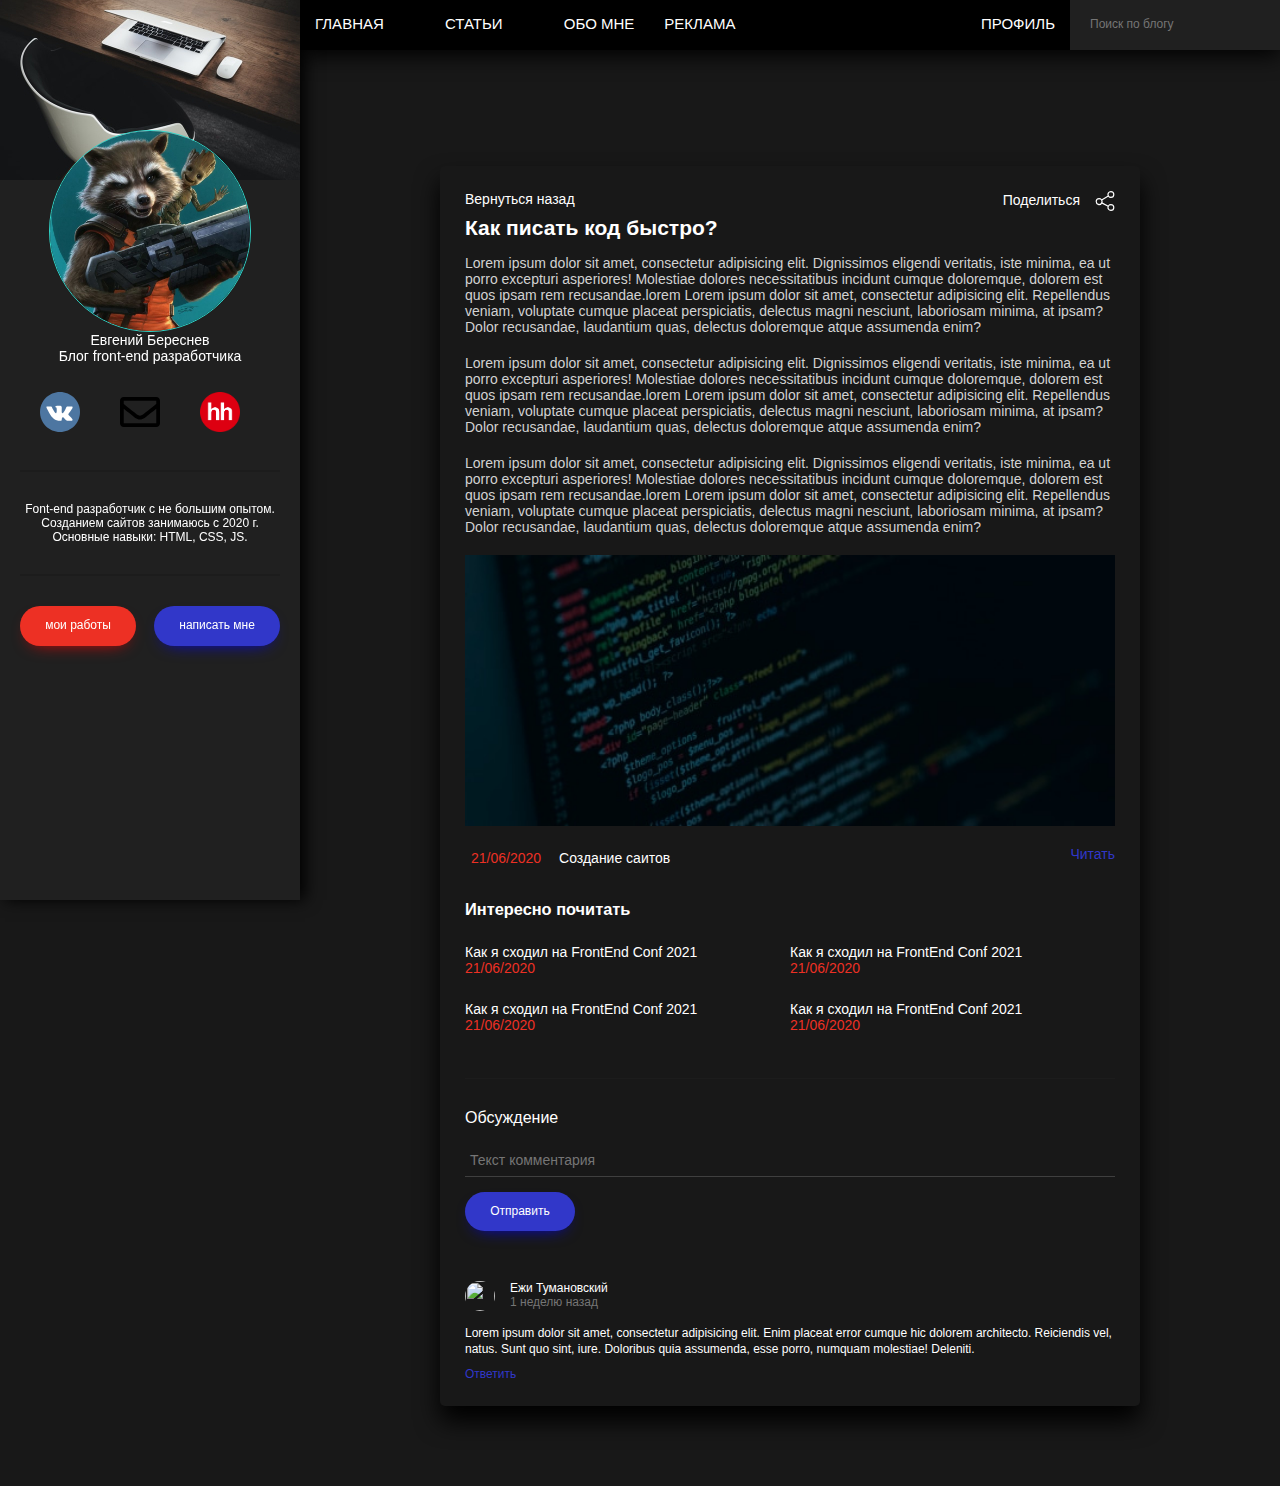
==== post.html @ 331d0517 "Добавлены окна входа,регистраций," ====
!DOCTYPE html>
<html lang="ru">

<head>
    <meta charset="UTF-8">
    <link rel="stylesheet" href="master.css">
    <title>Пост</title>
</head>

<body>
    <div class="page">
        <header class="header">
            <div class="header_left">
                <nav class="nav">
                    <ul class="nav_list">
                        <li> <a href="index.html" class="nav_link">Главная</a> </li>
                        <li class="nav_item"> <a href="#" class="nav_link has-sibnav">Статьи</a>
                            <ul class="subnav">
                                <li> <a href="" class="sunbar_link">Создание сайтов</a> </li>
                                <li> <a href="" class="sunbar_link">Интернет-маркетинг</a> </li>
                                <li> <a href="" class="sunbar_link">Продвижение видео</a> </li>
                            </ul>
                        </li>
                        <li> <a href="#" class="nav_link">Обо мне</a> </li>
                        <li> <a href="#" class="nav_link">Реклама</a> </li>
                    </ul>
                </nav>
            </div>
            <div class="header_right">
                <nav class="nav">
                    <ul>
                        <li class="nav_item"> <a href="profile.html" class="nav_link">Профиль</a></li>
                    </ul>
                </nav>
                <form class="search" action="search.html" method="get">
                    <input class="search_input" type="text" placeholder="Поиск по блогу">
                </form>
            </div>
        </header>
<!--sidebar-->
        <aside class="sidebar">
            <div class="sidebar_header"> <img class="img_h" src="img/sidebar-header.jpg" alt=""> </div>
            <div class="sidebar_content">
                <div class="profile"> <img class="profile_avatar" src="img/d3ddfdd406b6460aa4e3d2e92904b615.jpg" alt="">
                    <div class="profile_name">Евгений Береснев</div>
                    <div class="profile_prof">Блог front-end разработчика</div>
                    <ul class="social">
                        <li cherf="social_item">
                            <a class="social_link" href="https://vk.com/id551406959" target="_blank"> <img class="img_vk" src="img/vk.svg" alt=""> </a>
                        </li>
                        <li cherf="social_item">
                            <a class="social_link" href="RED-KROK@yandex.ru" target="_blank"> <img class="img_mail" src="img/envelope-regular.svg" alt="#"> </a>
                        </li>
                        <li cherf="social_item">
                            <a class="social_link" href="https://arkhangelsk.hh.ru/resume/e4dad25dff084b9c040039ed1f4f7053396a6e" target="_blank"> <img class="img_mail" src="img/15606886482290.png" alt="#"> </a>
                        </li>
                    </ul>
                    <div class="profile_text">Font-end разработчик c не большим опытом. Созданием сайтов занимаюсь с 2020 г. Основные навыки: HTML, CSS, JS. </div>
                </div>
            </div>      
            <div class="sidebar_footer"> <a class="btn btn--red" href="works.html">мои работы</a>
                <button class="btn btn--blue" type="button">написать мне</button>
            </div>
        </aside>
<!--main-->
        <main class="main">
            <div class="main_conteiner">
                <article class="post">
                    <div class="post_action"> <a href="index.html">Вернуться назад</a> <a href="#">
                Поделиться<img src="img/share.svg" class="share" alt="Поделиться" ></a> </div>
                    <div class="post_heder"> </div>
                    <div class="post-content">
                        <h2 class="post-title">
                        Как писать код быстро?
                        </h2>
                        <div class="post-text">
                            <p class="post_text">Lorem ipsum dolor sit amet, consectetur adipisicing elit. Dignissimos eligendi veritatis, iste minima, ea ut porro excepturi asperiores! Molestiae dolores necessitatibus incidunt cumque doloremque, dolorem est quos ipsam rem recusandae.lorem Lorem ipsum dolor sit amet, consectetur adipisicing elit. Repellendus veniam, voluptate cumque placeat perspiciatis, delectus magni nesciunt, laboriosam minima, at ipsam? Dolor recusandae, laudantium quas, delectus doloremque atque assumenda enim? </p>
                            <p class="post_text">Lorem ipsum dolor sit amet, consectetur adipisicing elit. Dignissimos eligendi veritatis, iste minima, ea ut porro excepturi asperiores! Molestiae dolores necessitatibus incidunt cumque doloremque, dolorem est quos ipsam rem recusandae.lorem Lorem ipsum dolor sit amet, consectetur adipisicing elit. Repellendus veniam, voluptate cumque placeat perspiciatis, delectus magni nesciunt, laboriosam minima, at ipsam? Dolor recusandae, laudantium quas, delectus doloremque atque assumenda enim? </p>
                            <p class="post_text">Lorem ipsum dolor sit amet, consectetur adipisicing elit. Dignissimos eligendi veritatis, iste minima, ea ut porro excepturi asperiores! Molestiae dolores necessitatibus incidunt cumque doloremque, dolorem est quos ipsam rem recusandae.lorem Lorem ipsum dolor sit amet, consectetur adipisicing elit. Repellendus veniam, voluptate cumque placeat perspiciatis, delectus magni nesciunt, laboriosam minima, at ipsam? Dolor recusandae, laudantium quas, delectus doloremque atque assumenda enim? </p>
                            <p> <img src="img/image.jpg" alt=""> </p>
                        </div>
                    </div>
                
                        <div class="post_footer">
                        <ul class="post_data">
                            <li class="post_data-item">
                                <time datetime="2020=06=21">21/06/2020</time>
                            </li>
                            <li class="post_data-item"> <a class="post_data-item" href="#">Создание саитов</a> </li>
                        </ul> <a class="post_read" href="post.html">Читать</a> </div>
                   
                    <div class="relaterd">
                        <h3 class="relaterd__title">Интересно почитать</h3>
                        <ul class="relaterd_list">
                            <li class="relaterd_list-item">
                                <h4 class="relaterd_list-title">
                                <a href="#">Как я сходил на FrontEnd Conf 2021</a>
                                 </h4>
                                <time class="relaterd_list-date" datetime="2020-06-21">21/06/2020</time>
                            </li>
                            <li class="relaterd_list-item">
                                <h4 class="relaterd_list-title">
                                <a href="#">Как я сходил на FrontEnd Conf 2021</a>
                                 </h4>
                                <time class="relaterd_list-date" datetime="2020-06-21">21/06/2020</time>
                            </li>
                            <li class="relaterd_list-item">
                                <h4 class="relaterd_list-title">
                                <a href="#">Как я сходил на FrontEnd Conf 2021</a>
                                 </h4>
                                <time class="relaterd_list-date" datetime="2020-06-21">21/06/2020</time>
                            </li>
                            <li class="relaterd_list-item">
                                <h4 class="relaterd_list-title">
                                <a href="#">Как я сходил на FrontEnd Conf 2021</a>
                                 </h4>
                                <time class="relaterd_list-date" datetime="2020-06-21">21/06/2020</time>
                            </li>
                        </ul>
                    </div>
                    <div class="comments">
                        <h3 class="comments__title">Обсуждение</h3>
                        <form class="form" action="/" method="post">
                            <div class="form_group">
                                <textarea class="form_control" name="comments-text" placeholder="Текст комментария"></textarea>
                            </div>
                            <button class="btn btn--blue" type="submit">Отправить</button>
                        </form>
                    </div>
                    <ul class="coment">
                        <li class="coment_item">
                            <div class="coment_header"> <img class="coment_avatar" src="https://placehold.it/30" alt="">
                                <div class="coment_avtor">
                                    <div class="coment_name">Ежи Тумановский</div>
                                    <time class="coment_pubdate" datetime="2020-12-12">1 неделю назад</time>
                                </div>
                            </div>
                            <div class="coment_text"> Lorem ipsum dolor sit amet, consectetur adipisicing elit. Enim placeat error cumque hic dolorem architecto. Reiciendis vel, natus. Sunt quo sint, iure. Doloribus quia assumenda, esse porro, numquam molestiae! Deleniti. </div>
                            <button class="coment_repley" type="button">Ответить</button>
                        </li>
                    </ul>
        </main>
        </div>
        <!-- JS -->
        <script src="master.js"></script>
</body>

</html>
---- master.css ----
* {
    *:before,
    *:after {
        box-sizing: border-box;
    }
}

* {
    margin: 0;
    padding: 0;
}

html {
    font-size: 62.5%;
}

body {
    background-color: #181818;
    font-size: 1.4rem;
    font-family: -apple-system, BlinkMacSystemFont, Segoe\ UI, Roboto, Helvetica\ Neue, Arial, Noto\ Sans, sans-serif;
    max-width: 1800px;
}

.page {
    overflow: hidden;
    display: flex;
    
}

.sidebar_content {
    padding: 0 2rem;
    margin-top: -5rem;
}

.sidebar {
    background-color: #202020;
    width: 300px;
    height: 100vh;
    color: aqua;
    position: fixed;
    top: 0;
    left: 0;
    z-index: 1000;
    box-shadow: 5px 0 15px black;
}

.header {
    width: calc(100% - 300px);
    height: 50px;
    background-color: black;
    color: white;
    position: absolute;
    top: 0;
    right: 0;
    z-index: 1000;
    box-shadow: 0 5px 22px black;
    display: flex;
}

.header_left {
    width: 60%;
}

.header_right {
    width: 40%;
    display: flex;
    justify-content: flex-end;
}

.search {
    background: #202020;
    max-width: 21rem;
    width: 100%
}

.search_input {
    padding: 1.7rem 2rem;
    width: 100%;
    background: transparent;
    border: none;
    font-family: inherit;
    font-size: 1.2rem;
    color: white;
    outline: 0;
    outline-offset: 0;
}

placholder {
    color: #000;
}

.nav_list {
    display: flex;
}

.nav_link {
    display: block;
    font-size: 1.5rem;
    text-transform: uppercase;
    color: white;
    text-decoration: none;
    transition: background-color .2s linear;
    padding: 1.5rem;
    text-overflow: ellipsis;
    overflow: hidden;
    white-space: nowrap;
}

.has-sibnav {
    text-align: center;
    width: 120px;
    position: relative;
}

.nav_link:hover {
    background-color: #3137C9;
}

.main {
    padding-top: 10rem;
    padding-left: 300px;
    margin: 0 auto;
}

.main_conteiner {
    
    width: calc(100% - 100px);
    color: white;
    max-width: 700px;
    margin: 0 auto;
    padding: 5rem;
    padding-right: 5rem;
    margin: 0 auto;
    
    margin: 0 auto;
}

.sidebar_header {
    height: 180px;
}

.img_h {
    display: block;
    width: 100%;
    height: 100%;
    object-fit: cover;
    background-color: black;
}

.img_vk {
    padding: 5px;
    width: 40px;
    height: 40px;
    margin-left: -2rem;
}

.img_mail {
    padding: 5px;
    width: 40px;
    height: 40px;
    margin-left: 3rem;
}

.profile_avatar {
    display: block;
    width: 200px;
    height: 200px;
    object-fit: cover;
    display: block;
    border: 1px solid #30d5c8;
    border-radius: 50%;
    margin: 0 auto;
    position: relative;
}

.profile_name {
    color: white;
    font-style: 1.8rem;
    text-align: center;
}

.profile_prof {
    color: white;
    font-size: 1.4rem;
    font-weight: 300;
    text-align: center;
    margin-bottom: 2.3rem;
}

.profile_text {
    padding: 3rem 0;
    margin: 3rem 0;
    color: white;
    font-size: 1.2rem;
    text-align: center;
    border-top: 2px solid #1C1C1C;
    border-bottom: 2px solid #1C1C1C;
}

.social {
    display: flex;
    justify-content: center;
    list-style: none;
}

.btn {
    display: inline-block;
    vertical-align: top;
    font-family: inherit;
    font-size: 1.2rem;
    font-weight: 500;
    line-height: 1.1;
    color: white;
    background: black;
    border: none;
    cursor: pointer;
    text-decoration: none;
    padding: 1.1em 2.1em;
    border-radius: 3em;
}

.sidebar_footer {
    display: flex;
    justify-content: space-between;
    padding: 0 2rem;
}

.btn--red {
    background-color: #ED3024;
    box-shadow: 0 7px 17px -10px red;
}

.btn--blue {
    background-color: #3137C9;
    box-shadow: 0 7px 17px -10px blue;
}

li {
    list-style-type: none;
}

.subnav {
    display: none;
    background-color: #3137C9;
    border-radius: 0 0 5px 5px;
    padding: 4px;
}

.nav_item:hover .subnav {
    display: block;
    text-transform: uppercase;
    color: white;
    text-decoration: none;
    overflow: hidden;
    white-space: nowrap;
}

.sunbar_link {
    font-size: 1.2rem;
    color: white;
    text-decoration: none;
    margin: 5px;
}

.sunbar_link:hover {
    text-decoration: underline;
}


/*--------------------------------------*/

.stories {
    display: grid;
    grid-template-columns: 1fr 1fr 1fr 1fr;
    grid-column-gap: 13px;
    grid-template-rows: 195px;
    margin-bottom: 3rem;
    justify-content: space-around;
    padding: 5px;
}

.stories_item {
    background-color: #ccc;
    border-radius: 5px;
    overflow: hidden;
    position: relative;
    max-width: 145px;
    box-shadow: 0 15px 25px black;
}

.stories_foto {
    position: absolute;
    top: 0;
    left: 0;
    z-index: 1;
    display: block;
    width: 100%;
    height: 100%;
    object-fit: cover;
    max-width: 145px;
}

.stories_tatle {
    width: 100%;
    padding: 1.4rem;
    font-size: 14px;
    line-height: 1.2rem;
    color: white;
    position: absolute;
    top: 0;
    left: 0;
    z-index: 3;
    background: #3137C9;
}


/*--------------------------------------*/

.add-post {
    padding: 1.5rem 2rem;
    margin-bottom: 3rem;
    border-color: #121212;
    box-shadow: 0 15px 25px black;
    border-radius: 5px;
}

.add-post__textarea {
    width: 80%;
    display: block;
    border: none;
    background: transparent;
    resize: none;
    font-size: 1.5rem;
    color: white;
    font-family: inherit;
}

.add-post__form {
    display: flex;
}

.add-post-send {
    display: flex;
    weight: 500;
    height: 1.1rem;
    background: blue;
    border-radius: 50%;
    padding: 3px 5px;
}

.b-1 {
    width: 40px;
    min-width: 40px;
    margin: 0px 0px 0px 90px;
    border-radius: 50%;
    border: none;
    align-items: center;
    justify-content: center;
}

.b-2 {
    width: 40px;
    min-width: 40px;
    margin: 0px 0px 0px 20px;
    border-radius: 50%;
    border: none;
    background-color: #3137C9;
}


/*--------------------------------------*/

.post {
    box-shadow: 0 15px 25px black;
    border-color: #121212;
    margin-bottom: 3rem;
    padding: 2.5rem;
    border-radius: 5px;
    overflow: hidden;
}

.post_heder {
    margin: -2.5rem -2.5rem 0;
}

.post-content {
    margin-bottom: 2rem;
}

.post_text {
    font-size: 1.4rem;
    color: #d2d2d2;
}

.post_data {
    color: #ED3024;
    line-height: 1.2rem;
    display: flex;
}

img {
    width: 100%;
    overflow: hidden;
}

a {
    color: white;
    text-decoration: none;
    left: 1opx;
}

.post-title {
    margin-bottom: 1.5rem;
}

.post-title:hover {
    text-decoration: underline;
    margin-bottom: 1.5rem;
}


/*--------------------------------------*/

.post_footer {
    justify-content: space-between;
    display: flex;
}

.post_data-item {
    padding: 6px;
}

time:hover {
    text-decoration: underline;
}

.post_read {
    font-size: 1.4rem;
    text-decoration: none;
    color: white;
    right: 10px;
    color: #3137C9;
}


/*--------------------------------------*/

.post_heder_post_heder--video {
    margin: 0 0 2.5rem;
    width: 100%;
    height: 100%;
    overflow: hidden;
    align-content: center;
    align-items: center;
    display: block;
    margin: 0 auto;
    display: block;
    text-align: center;
    z-index: 1;
    width: 100%;
    overflow: hidden;
    justify-content: center;
}


/*--------------------------------------*/

.pagination {
    display: flex;
    justify-content: center;
    color: white;
    margin-bottom: 8rem;
}

.pagination_item {
    margin: 0 0.5rem;
}

.pagination_link {
    line-height: 4rem;
    display: block;
    width: 40px;
    height: 40px;
    background-color: black;
    border-radius: 3px;
    text-align: center;
    text-decoration: none;
    box-shadow: 5px 0 15px black;
   
}

.pagination_link:hover {
    background-color: #3137C9;
}


/*--------------------------------------*/

.post_action {
    margin-bottom: 30px;
    display: flex;
    justify-content: space-between;
}

.post_action:hover {
    text-decoration: underline;
}

.post_data {
    justify-content: space-between;
    display: flex;
    /*    border-bottom: 1px solid #1c1c1c;*/
    padding-bottom: 1rem;
}

.share {
    margin-left: 1.5rem;
    width: 20px;
    height: 20px;
    vertical-align: middle;
}


/*--------------------------------------*/

p {
    margin-bottom: 2rem;
}

.relaterd {
    padding: 20px 0px;
    border-bottom: 1px solid #1c1c1c;
}

.relaterd__title {
    margin-bottom: 2.5rem;
}

.relaterd_list {
    display: flex;
    flex-wrap: wrap;
}

.relaterd_list-title {
    color: gold;
    font-size: 1.4rem;
    font-weight: 500;
    text-overflow: ellipsis;
    overflow: hidden;
    white-space: nowrap;
}

.relaterd_list-title:hover {
    text-decoration: underline;
}

.relaterd_list-item {
    width: 50%;
    margin-bottom: 2.5rem;
}

.relaterd_list-date {
    color: #ED3024;
}


/*--------------------------------------*/

.comments {
    margin-top: 3rem;
}

.comments__title {
    margin-bottom: 2rem;
    font-size: 1.6rem;
    color: white;
    font-weight: 500;
}

.form {}

.form_group {
    margin-bottom: 1.5rem;
}

.form_control {
    display: block;
    width: 100%;
    background: none;
    border: none;
    border-radius: none;
    font-family: inherit;
    font-size: 1.4rem;
    color: white;
    resize: none;
    border-bottom: 1px solid #3f3f3f;
    height: 30px;
    padding: 0.5rem;
}

.form_control::placeholder {
    color: white, .2;
}

.btn-btn--blue {
    display: inline-block;
    vertical-align: top;
    font-family: inherit;
    font-size: 1.2rem;
    font-weight: 500;
    line-height: 1.1;
    color: white;
    background: black;
    border: none;
    cursor: pointer;
    text-decoration: none;
    padding: 1.1em 2.1em;
    border-radius: 5px;
}


/*--------------------------------------*/

.coment {
    margin-top: 5rem;
}

.coment_item {}

.coment_header {
    display: flex;
    margin-bottom: 1.5rem;
}

.coment_avatar {
    width: 30px;
    height: 30px;
    border-radius: 50%;
}

.coment_avtor {
    padding-left: 1.5rem;
    flex-grow: 1rem;
    font-size: 1.2rem;
}

.coment_name {
    color: white;
    font-weight: 500;
}

.coment_pubdate {
    color: #757575;
    font-weight: 500;
    padding-bottom: 10px;
}

.coment_text {
    padding-bottom: 10px;
    font-size: 1.2rem;
    line-height: 1.3;
    color: white;
}

.coment_repley {
    padding: 0;
    background: none;
    border: none;
    font-family: inherit;
    font-size: 1.2rem;
    color: #3137C9;
    cursor: pointer;
}


/*--------------------------------------*/

.page_title {
    margin-bottom: 2.5rem;
}

.work {
    display: flex;
    overflow: hidden;
    margin-bottom: 3rem;
    box-shadow: 0px 15px 25px black;
    border-radius: 5px;
    margin-bottom: 2.5rem;
}

.work_preview {
    max-width: 310px;
}

.work_preview_work {
    display: block;
    width: 100%;
    height: 100%;
    object-fit: cover;
}

.work_title {
    font-size: 2.4rem;
    color: white;
    font-weight: 500;
    margin-bottom: 2.5rem;
}

.work_content {
    display: flex;
    flex-direction: column;
    flex-grow: 1;
    max-width: 290px;
    height: 522px;
    padding: 2.5rem;
}

.work_description {
    color: #D2D2D2;
    font-size: 1.6rem;
    line-height: 1.68;
    font-weight: 300;
    margin-bottom: 3rem;
}

.tegs {
    display: flex;
    flex-wrap: wrap;
    margin-bottom: 3rem;
}

.tegs_item {
    padding: 0.4rem 0.9rem;
    margin-right: 1rem;
    margin-bottom: 1rem;
    background-color: #EA8C1E;
    border-radius: 3px;
    text-align: center;
    line-height: 1.3;
    font-size: 1.1rem;
    color: white;
}

.btn-work-blue {
    border-radius: 3px;
    padding: 1rem;
    border-radius: 3px;
    box-shadow: 0 7px 17px -10px black;
}

.work_footer {
    margin-top: auto;
    text-align: right;
}


/*--------------------------------------*/

.cabinet {
    display: flex;
}

.cabinet_form {
    width: 34rem;
}

.btn-work-blue-prof {
    background-color: #3137C9;
    color: whitel font-size: 1.2rem;
    font-weight: 500;
    color: white;
    background-color: #3137C9;
    border: none;
    cursor: pointer;
    text-decoration: none;
    padding: 1rem;
    border-radius: 3px;
    border: none;
}

.cabinet_file {
    font-size: 1.4rem;
    color: #3137C9;
    text-decoration: underline;
    cursor: pointer;
    margin-top: 100px;
}

.cabinet_file:hover {
    text-decoration: none;
}

.cabinet_avatar {
    display: block;
    flex-grow: 1;
    padding-left: 11rem;
}

.cabinet_avatar {
    margin-bottom: 1.5rem;
}

.cabinet_input {
    display: none;
}


/*--------------------------------------*/

.page_title_reg{
    text-align: center;
    margin-bottom: 2rem;
}

.form-auth {
    max-width: 28rem;
    margin: 0 auto;
}

.form_futer_signup{
  

}
.form_footer-list{
    display: flex;
   
    margin-right: 1rem;
    font-size: 2rem;
}
/*--------------------------------------*/
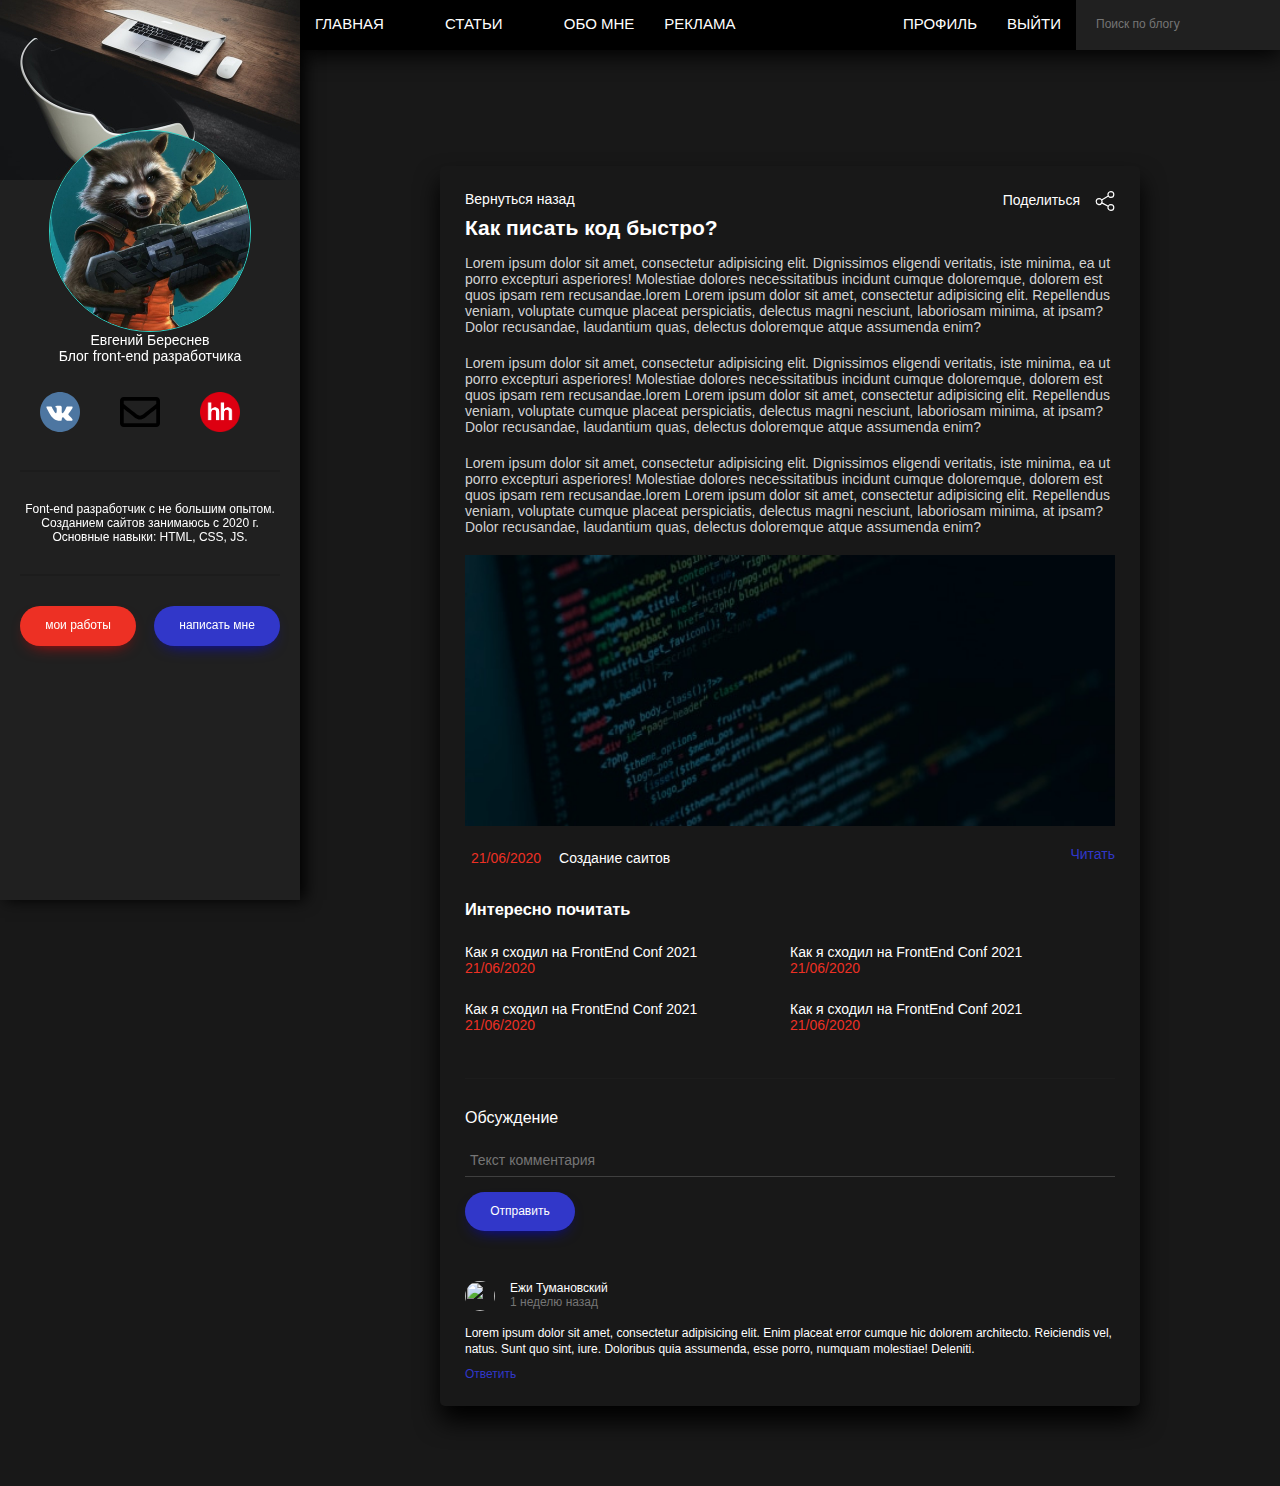
==== commit 42366f51: "Добавил кнопку выход" ====
--- a/post.html
+++ b/post.html
@@ -27,9 +27,13 @@
                 </nav>
             </div>
             <div class="header_right">
-                <nav class="nav">
-                    <ul>
-                        <li class="nav_item"> <a href="profile.html" class="nav_link">Профиль</a></li>
+            <nav class="nav">
+                    <ul class="nav_list">
+                        <li class="nav_item"> <a href="profile.html" class="nav_link">Профиль</a>
+                        </li>
+                         <li class="nav_item"> <a href="profile.html" class="nav_link">Выйти</a>
+                        </li>
+                      
                     </ul>
                 </nav>
                 <form class="search" action="search.html" method="get">
--- a/master.css
+++ b/master.css
@@ -827,24 +827,23 @@
     margin-right: 1rem;
     font-size: 2rem;
 }
-/*--------------------------------------*/
-
-
-
-
-
-
-
-
-
-
-
-
-
-
-
-
-
-
-
-
+
+/*--------------------------------------*/
+
+
+
+/*--------------------------------------*/
+
+
+
+
+
+
+
+
+
+
+
+
+
+
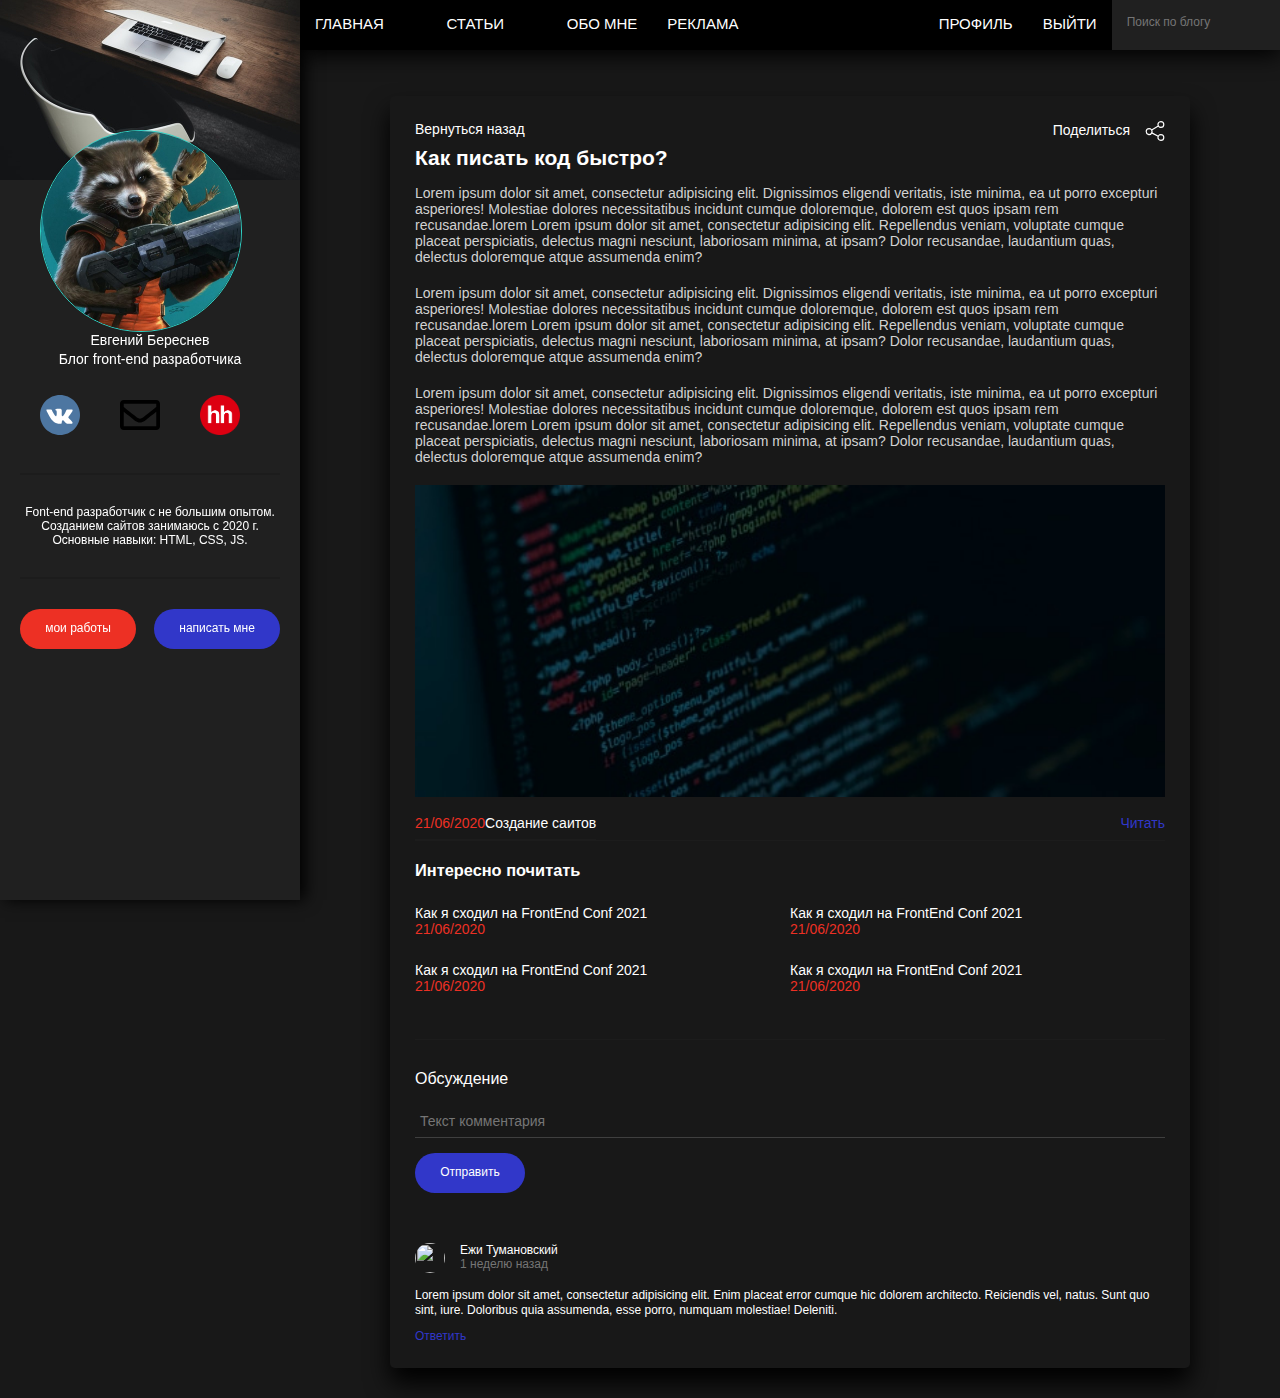
==== commit 0eafa0e2: "подготовка к JS" ====
--- a/post.html
+++ b/post.html
@@ -26,6 +26,12 @@
                     </ul>
                 </nav>
             </div>
+            <button class="burger" type="button">
+               <span class="span_burger"></span>
+               <span class="span_burger"></span>
+               <span class="span_burger"></span>
+               <span class="span_burger"></span>
+             </button>
             <div class="header_right">
             <nav class="nav">
                     <ul class="nav_list">
@@ -33,7 +39,7 @@
                         </li>
                          <li class="nav_item"> <a href="profile.html" class="nav_link">Выйти</a>
                         </li>
-                      
+
                     </ul>
                 </nav>
                 <form class="search" action="search.html" method="get">
@@ -59,9 +65,16 @@
                             <a class="social_link" href="https://arkhangelsk.hh.ru/resume/e4dad25dff084b9c040039ed1f4f7053396a6e" target="_blank"> <img class="img_mail" src="img/15606886482290.png" alt="#"> </a>
                         </li>
                     </ul>
-                    <div class="profile_text">Font-end разработчик c не большим опытом. Созданием сайтов занимаюсь с 2020 г. Основные навыки: HTML, CSS, JS. </div>
-                </div>
-            </div>      
+<!-- mob-nav -->
+            <nav class="mob-nav">
+               <li> <a href="index.html" class="nav_link">Главная</a></li>
+               <li> <a href="text.html" class="nav_link">Обо мне</a></li>
+               <li> <a href="#" class="nav_link">Реклама</a></li>
+               <li> <a href="#" class="nav_link">Продвижение видео</a></li>
+           </nav>
+           <div class="profile_text">Font-end разработчик c не большим опытом. Созданием сайтов занимаюсь с 2020 г. Основные навыки: HTML, CSS, JS. </div>
+          </div>
+            </div>
             <div class="sidebar_footer"> <a class="btn btn--red" href="works.html">мои работы</a>
                 <button class="btn btn--blue" type="button">написать мне</button>
             </div>
@@ -84,7 +97,7 @@
                             <p> <img src="img/image.jpg" alt=""> </p>
                         </div>
                     </div>
-                
+
                         <div class="post_footer">
                         <ul class="post_data">
                             <li class="post_data-item">
@@ -92,7 +105,7 @@
                             </li>
                             <li class="post_data-item"> <a class="post_data-item" href="#">Создание саитов</a> </li>
                         </ul> <a class="post_read" href="post.html">Читать</a> </div>
-                   
+
                     <div class="relaterd">
                         <h3 class="relaterd__title">Интересно почитать</h3>
                         <ul class="relaterd_list">
@@ -149,4 +162,4 @@
         <script src="master.js"></script>
 </body>
 
-</html>+</html>
--- a/master.css
+++ b/master.css
@@ -1,10 +1,3 @@
-* {
-    *:before,
-    *:after {
-        box-sizing: border-box;
-    }
-}
-
 * {
     margin: 0;
     padding: 0;
@@ -19,12 +12,7 @@
     font-size: 1.4rem;
     font-family: -apple-system, BlinkMacSystemFont, Segoe\ UI, Roboto, Helvetica\ Neue, Arial, Noto\ Sans, sans-serif;
     max-width: 1800px;
-}
-
-.page {
-    overflow: hidden;
-    display: flex;
-    
+    z-index: 1000;
 }
 
 .sidebar_content {
@@ -35,8 +23,7 @@
 .sidebar {
     background-color: #202020;
     width: 300px;
-    height: 100vh;
-    color: aqua;
+    height: 100%;
     position: fixed;
     top: 0;
     left: 0;
@@ -44,11 +31,13 @@
     box-shadow: 5px 0 15px black;
 }
 
+
+/*--------------------------------------*/
+
 .header {
     width: calc(100% - 300px);
     height: 50px;
     background-color: black;
-    color: white;
     position: absolute;
     top: 0;
     right: 0;
@@ -57,24 +46,22 @@
     display: flex;
 }
 
-.header_left {
-    width: 60%;
-}
-
 .header_right {
     width: 40%;
     display: flex;
     justify-content: flex-end;
 }
 
+.header_left {
+    width: 70%;
+}
+
 .search {
     background: #202020;
-    max-width: 21rem;
-    width: 100%
+    padding: 1.5rem;
 }
 
 .search_input {
-    padding: 1.7rem 2rem;
     width: 100%;
     background: transparent;
     border: none;
@@ -108,7 +95,7 @@
 
 .has-sibnav {
     text-align: center;
-    width: 120px;
+    width: 123px;
     position: relative;
 }
 
@@ -117,22 +104,18 @@
 }
 
 .main {
-    padding-top: 10rem;
+    padding-top: 8rem;
     padding-left: 300px;
+
+}
+
+.main_conteiner {
+    width: calc(100% - 100px);
+    color: white;
+    max-width: 800px;
     margin: 0 auto;
-}
-
-.main_conteiner {
-    
-    width: calc(100% - 100px);
-    color: white;
-    max-width: 700px;
-    margin: 0 auto;
-    padding: 5rem;
-    padding-right: 5rem;
-    margin: 0 auto;
-    
-    margin: 0 auto;
+    justify-content: center;
+     min-width: 300px
 }
 
 .sidebar_header {
@@ -166,10 +149,9 @@
     width: 200px;
     height: 200px;
     object-fit: cover;
-    display: block;
     border: 1px solid #30d5c8;
     border-radius: 50%;
-    margin: 0 auto;
+    margin-left: 2rem;
     position: relative;
 }
 
@@ -177,6 +159,7 @@
     color: white;
     font-style: 1.8rem;
     text-align: center;
+    margin-bottom: .3rem;
 }
 
 .profile_prof {
@@ -227,23 +210,29 @@
 
 .btn--red {
     background-color: #ED3024;
-    box-shadow: 0 7px 17px -10px red;
-}
-
+
+}
+.btn--red:hover {
+        box-shadow: 0 7px 17px -10px red;
+}
 .btn--blue {
     background-color: #3137C9;
+}
+.btn--blue:hover {
     box-shadow: 0 7px 17px -10px blue;
 }
-
 li {
     list-style-type: none;
 }
+
+
+/*--------------------------------------*/
 
 .subnav {
     display: none;
     background-color: #3137C9;
     border-radius: 0 0 5px 5px;
-    padding: 4px;
+    padding-bottom: 2px;
 }
 
 .nav_item:hover .subnav {
@@ -256,10 +245,11 @@
 }
 
 .sunbar_link {
-    font-size: 1.2rem;
+    font-size: 1.1rem;
     color: white;
     text-decoration: none;
     margin: 5px;
+    width: 110px;
 }
 
 .sunbar_link:hover {
@@ -271,21 +261,30 @@
 
 .stories {
     display: grid;
-    grid-template-columns: 1fr 1fr 1fr 1fr;
+    grid-template-columns: 1fr 1fr 1fr 1fr 1fr;
     grid-column-gap: 13px;
     grid-template-rows: 195px;
+    margin: auto;
     margin-bottom: 3rem;
-    justify-content: space-around;
-    padding: 5px;
 }
 
 .stories_item {
-    background-color: #ccc;
     border-radius: 5px;
     overflow: hidden;
     position: relative;
     max-width: 145px;
     box-shadow: 0 15px 25px black;
+    z-index: 1;
+}
+
+.stories_item::after {
+    display: block;
+    content: "";
+    width: 100%;
+    height: 100%;
+    position: absolute;
+    background: linear-gradient(to bottom, rgba(000, 0, 0, 2) 10%, rgba(0, 0, 0, 0) 40%);
+    z-index: 3;
 }
 
 .stories_foto {
@@ -297,20 +296,19 @@
     width: 100%;
     height: 100%;
     object-fit: cover;
-    max-width: 145px;
+    z-index: 2;
 }
 
 .stories_tatle {
     width: 100%;
-    padding: 1.4rem;
+    padding-top: 0.5rem;
+    padding-left: 0.4rem;
     font-size: 14px;
     line-height: 1.2rem;
-    color: white;
     position: absolute;
     top: 0;
     left: 0;
-    z-index: 3;
-    background: #3137C9;
+    z-index: 4;
 }
 
 
@@ -322,11 +320,12 @@
     border-color: #121212;
     box-shadow: 0 15px 25px black;
     border-radius: 5px;
+    flex-shrink: 0;
 }
 
 .add-post__textarea {
-    width: 80%;
-    display: block;
+    overflow: hidden;
+    flex-grow: 1;
     border: none;
     background: transparent;
     resize: none;
@@ -337,11 +336,11 @@
 
 .add-post__form {
     display: flex;
+    justify-content: flex-end;
 }
 
 .add-post-send {
     display: flex;
-    weight: 500;
     height: 1.1rem;
     background: blue;
     border-radius: 50%;
@@ -349,22 +348,31 @@
 }
 
 .b-1 {
+    height: 40px;
     width: 40px;
-    min-width: 40px;
-    margin: 0px 0px 0px 90px;
+    margin-left: 10px;
     border-radius: 50%;
     border: none;
     align-items: center;
-    justify-content: center;
+    flex-shrink: 0;
 }
 
 .b-2 {
+
+    height: 40px;
     width: 40px;
-    min-width: 40px;
-    margin: 0px 0px 0px 20px;
+    margin-left: 10px;
     border-radius: 50%;
     border: none;
     background-color: #3137C9;
+    flex-shrink: 0;
+}
+
+.embed {
+    min-height: 200px;
+    width: 100%;
+    position: relative;
+    overflow: hidden;
 }
 
 
@@ -377,6 +385,8 @@
     padding: 2.5rem;
     border-radius: 5px;
     overflow: hidden;
+
+
 }
 
 .post_heder {
@@ -406,7 +416,6 @@
 a {
     color: white;
     text-decoration: none;
-    left: 1opx;
 }
 
 .post-title {
@@ -424,10 +433,8 @@
 .post_footer {
     justify-content: space-between;
     display: flex;
-}
-
-.post_data-item {
-    padding: 6px;
+    line-height: 1.2rem;
+    border-bottom: 1px solid #1c1c1c;
 }
 
 time:hover {
@@ -440,26 +447,7 @@
     color: white;
     right: 10px;
     color: #3137C9;
-}
-
-
-/*--------------------------------------*/
-
-.post_heder_post_heder--video {
-    margin: 0 0 2.5rem;
-    width: 100%;
-    height: 100%;
-    overflow: hidden;
-    align-content: center;
-    align-items: center;
-    display: block;
-    margin: 0 auto;
-    display: block;
-    text-align: center;
-    z-index: 1;
-    width: 100%;
-    overflow: hidden;
-    justify-content: center;
+
 }
 
 
@@ -486,7 +474,6 @@
     text-align: center;
     text-decoration: none;
     box-shadow: 5px 0 15px black;
-   
 }
 
 .pagination_link:hover {
@@ -509,7 +496,7 @@
 .post_data {
     justify-content: space-between;
     display: flex;
-    /*    border-bottom: 1px solid #1c1c1c;*/
+    border-bottom: 1px solid #1c1c1c;
     padding-bottom: 1rem;
 }
 
@@ -776,6 +763,7 @@
     padding: 1rem;
     border-radius: 3px;
     border: none;
+    margin-bottom: 2rem;
 }
 
 .cabinet_file {
@@ -807,7 +795,7 @@
 
 /*--------------------------------------*/
 
-.page_title_reg{
+.page_title_reg {
     text-align: center;
     margin-bottom: 2rem;
 }
@@ -817,33 +805,264 @@
     margin: 0 auto;
 }
 
-.form_futer_signup{
-  
-
-}
-.form_footer-list{
-    display: flex;
-   
+.form_futer_signup {}
+
+.form_footer-list {
+    display: flex;
     margin-right: 1rem;
     font-size: 2rem;
 }
 
-/*--------------------------------------*/
-
-
-
-/*--------------------------------------*/
-
-
-
-
-
-
-
-
-
-
-
-
-
-
+
+/*--------------------------------------*/
+
+.modal {
+    /*display: flex;*/
+    display: none;
+    flex-direction: column;
+    justify-content: center;
+    align-items: center;
+    position: fixed;
+    width: 100%;
+    height: 100%;
+    top: 0px;
+    left: 0px;
+    z-index: 1010;
+    background: rgba(000, 0, 0, 0.8);
+}
+
+.modal_content {
+    position: relative;
+    padding: 8rem 8rem 2.5rem;
+    background-color: #202020;
+    border-radius: 5px;
+}
+
+.modal_content-contact {
+    position: relative;
+    padding: 4rem 8rem;
+    background-color: #202020;
+    border-radius: 5px;
+}
+
+.modal_close {
+    padding: 0;
+    background: none;
+    border: none;
+    cursor: pointer;
+    position: absolute;
+    top: 2rem;
+    right: 2rem;
+    transition: transform .2s linear;
+}
+
+.modal_close:hover {
+    transform: rotate(90deg);
+}
+
+.modal_footer {
+    display: flex;
+    justify-content: center;
+    color: #B2B2B2;
+    font-size: 1.2rem;
+}
+
+.modal_footer_li {
+    margin: 0 .5rem;
+}
+
+
+/*--------------------------------------*/
+
+.burger {
+    display: none;
+    width: 3rem;
+    height: 2rem;
+    position: absolute;
+    top: 50%;
+    left: 1.5rem;
+    transform: translateY(-50%);
+    background: none;
+    border: none;
+}
+
+.span_burger {
+    display: block;
+    background-color: white;
+    width: 100%;
+    height: 2px;
+    margin-bottom: 5px;
+    border: none;
+}
+
+
+/*--------------------------------------*/
+
+.mob-nav {
+    display: none;
+    flex-direction: column;
+    margin-bottom: 2rem;
+}
+
+
+/*--------------------------------------*/
+
+@media screen and (max-width: 991px) {
+    .sidebar {
+        top: 5.1rem;
+        transform: translateX(-100%);
+        transition: transform .5s linear;
+    }
+}
+
+@media screen and (max-width: 750px) {
+    .sidebar {
+        transform: translateX(0%);
+        transition: transform .5s linear;
+        overflow: auto;
+
+    }
+}
+
+@media screen and (max-width: 750px) {
+    .mob-nav {
+        display: block;
+    }
+}
+
+@media screen and (max-width: 991px) {
+    .burger {
+        display: block;
+    }
+}
+
+@media screen and (max-width: 991px) {
+    .header {
+        width: 100%;
+    }
+}
+
+@media screen and (max-width: 991px) {
+    .header_left {
+        width: 30%;
+    }
+}
+
+@media screen and (max-width: 991px) {
+    .header_right {
+        width: 70%;
+    }
+}
+
+@media screen and (max-width: 991px) {
+    .search {
+        width: 70%;
+    }
+}
+
+@media screen and (max-width: 991px) {
+    .nav {
+        display: none;
+    }
+}
+
+@media screen and (max-width: 991px) {
+    .nav_item {
+        display: none;
+    }
+}
+
+@media screen and (max-width: 991px) {
+    .main {
+        padding-left: 0px;
+
+    }
+}
+@media screen and (max-width: 991px) {
+    .main_conteiner {
+        padding: 1px;
+
+
+    }
+}
+
+@media screen and (max-width: 750px) {
+    .sidebar_header {
+        height: 100px;
+    }
+}
+
+@media screen and (max-width: 750px) {
+    .profile {
+        position: relative;
+    }
+}
+
+@media screen and (max-width: 750px) {
+    .profile_avatar {
+        top: -2rem;
+        width: 6.5rem;
+        height: 6.5rem;
+        margin-left: 0;
+        position: absolute;
+    }
+}
+
+@media screen and (max-width: 750px) {
+    .profile_prof {
+        margin-left: 6rem;
+    }
+}
+
+@media screen and (max-width: 750px) {
+    .profile_text {
+        display: none;
+    }
+}
+
+@media screen and (max-width: 750px) {
+    .profile_name {
+        margin-top: 3rem;
+    }
+}
+
+@media screen and (max-width: 750px) {
+    .sidebar_content {
+        margin-top: -30px;
+    }
+}
+@media screen and (max-width: 750px) {
+    .post_read {
+
+    }
+}
+@media screen and (max-width: 750px) {
+    .post_data-item {
+
+    }
+}
+
+@media screen and (max-width: 750px) {
+    .social {
+
+    }
+}
+@media screen and (max-width: 750px) {
+    .stories {
+        grid-template-columns: 150px 150px 150px 150px;
+        overflow: auto;
+    }
+}
+@media screen and (max-width: 750px) {
+    .post{
+        padding: 10px;
+    }
+}
+@media screen and (max-width: 750px) {
+    .post_title{
+        padding: 10px;
+    }
+}
+
+
+/*--------------------------------------*/
